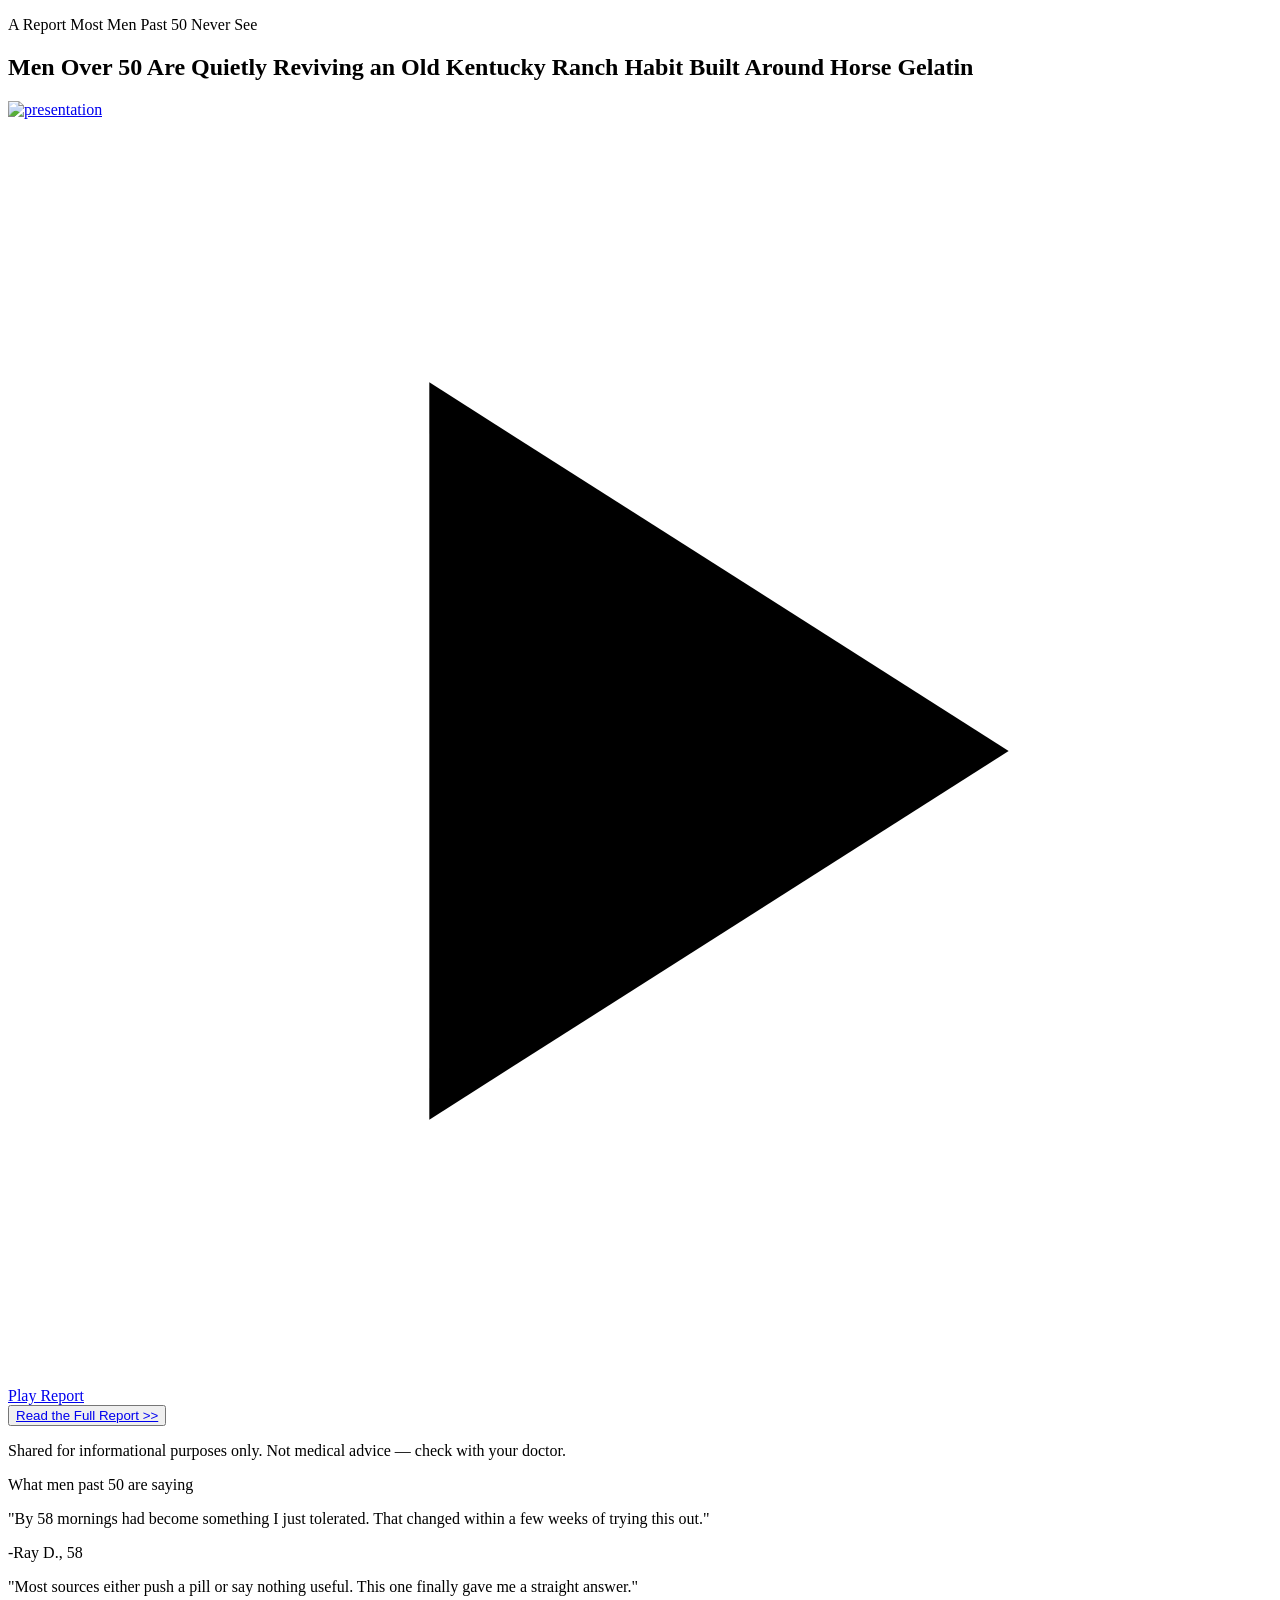
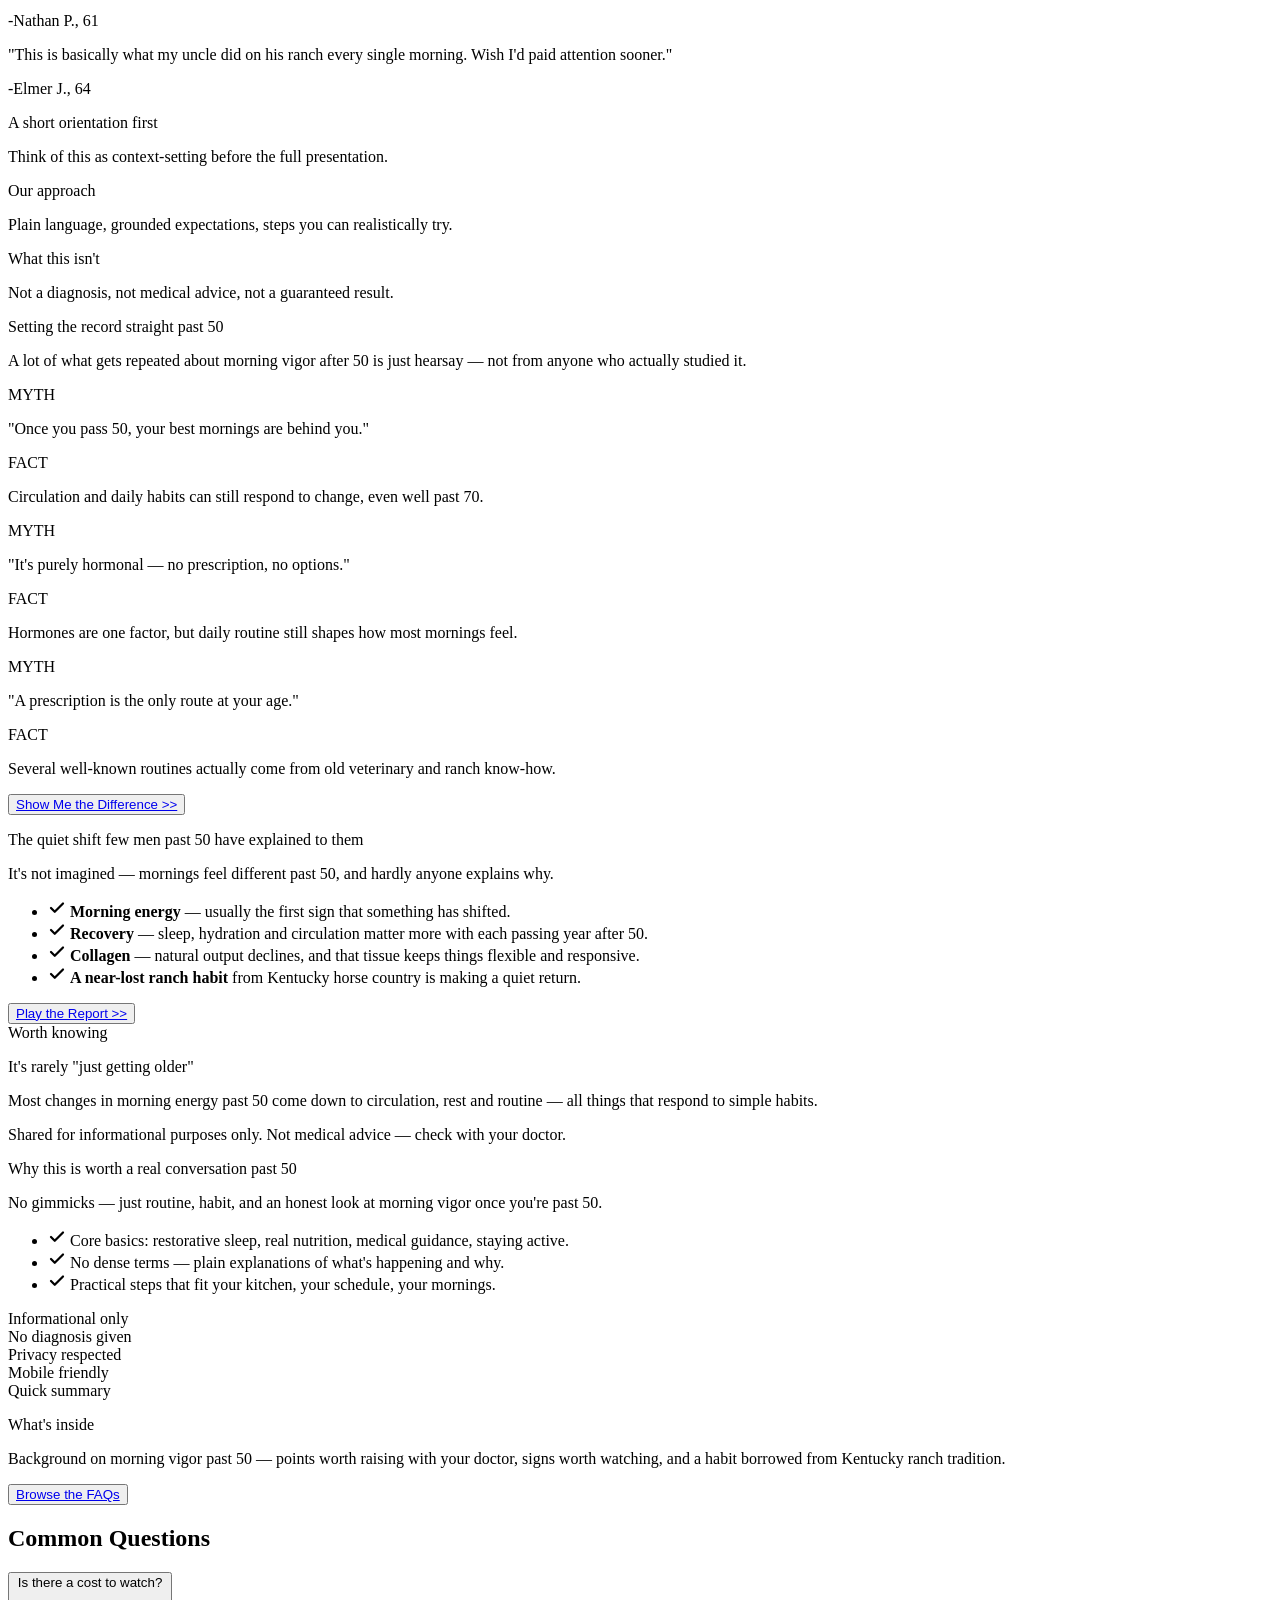
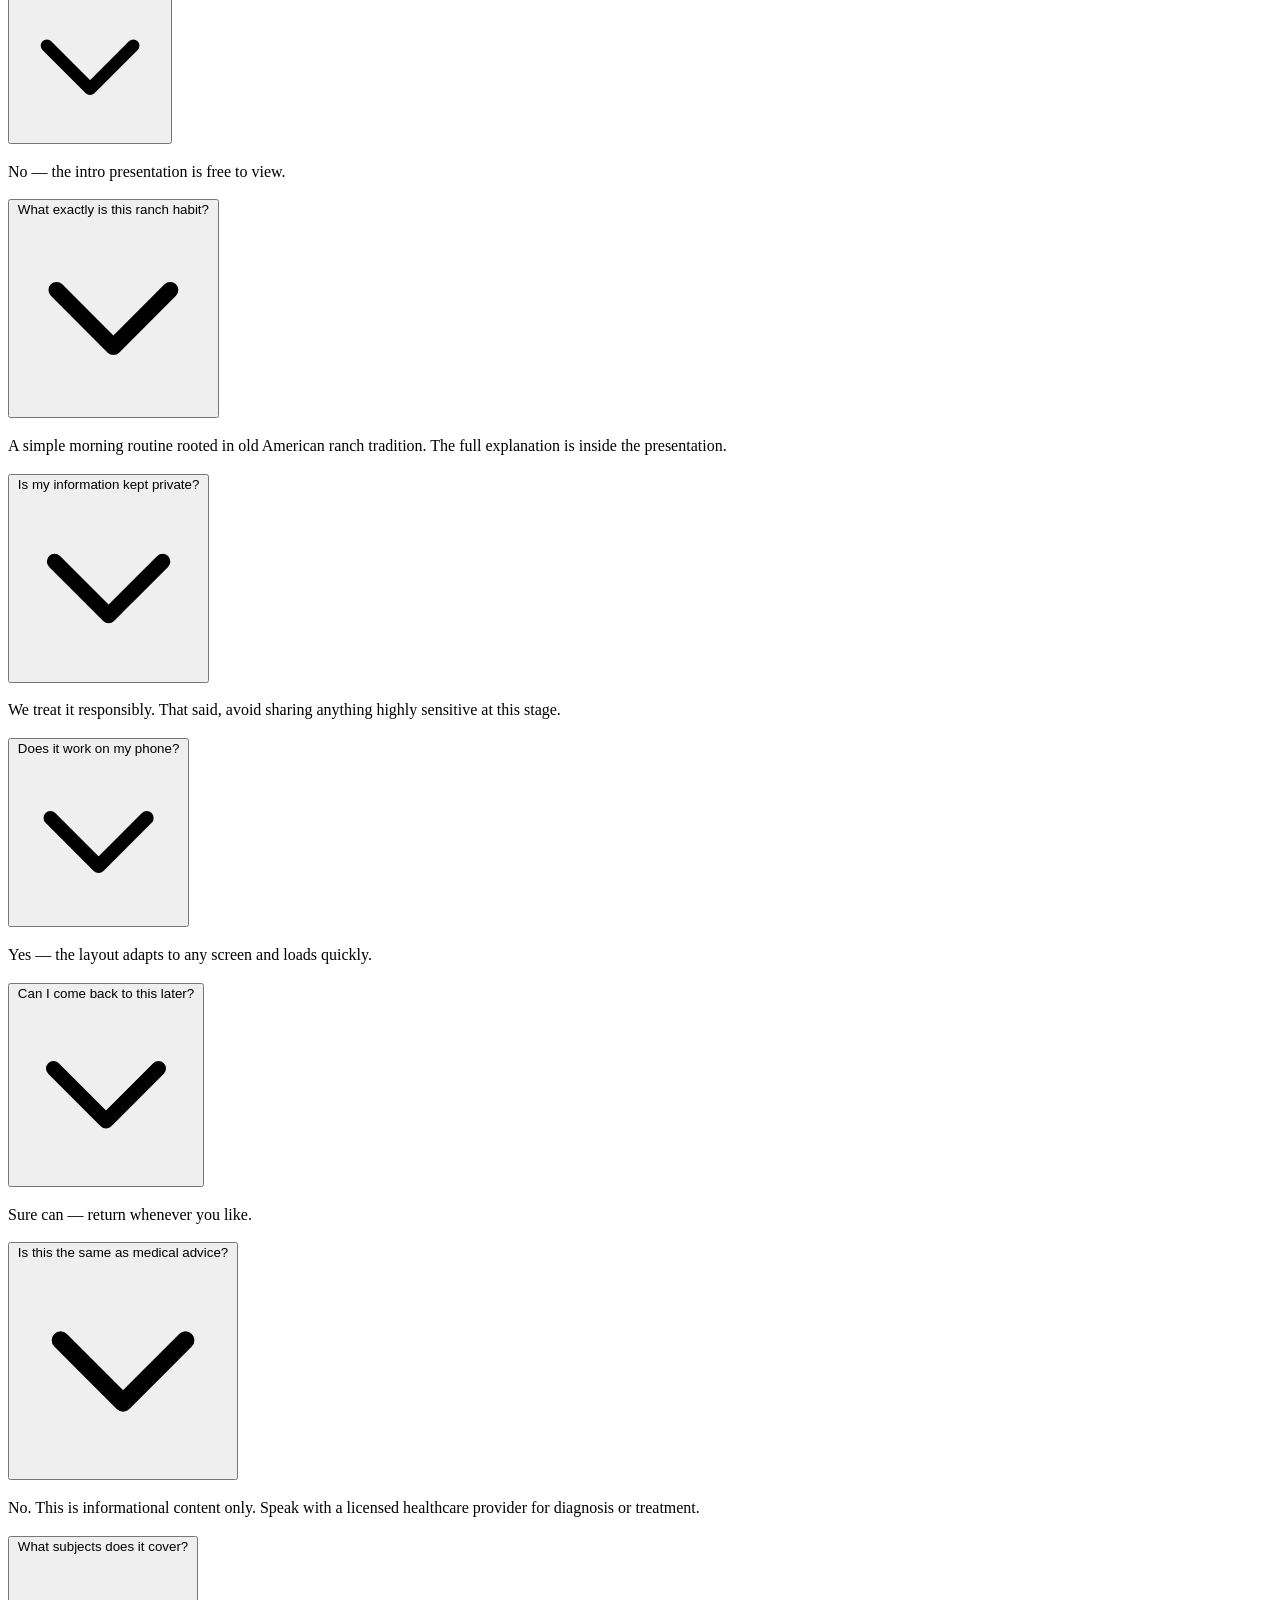
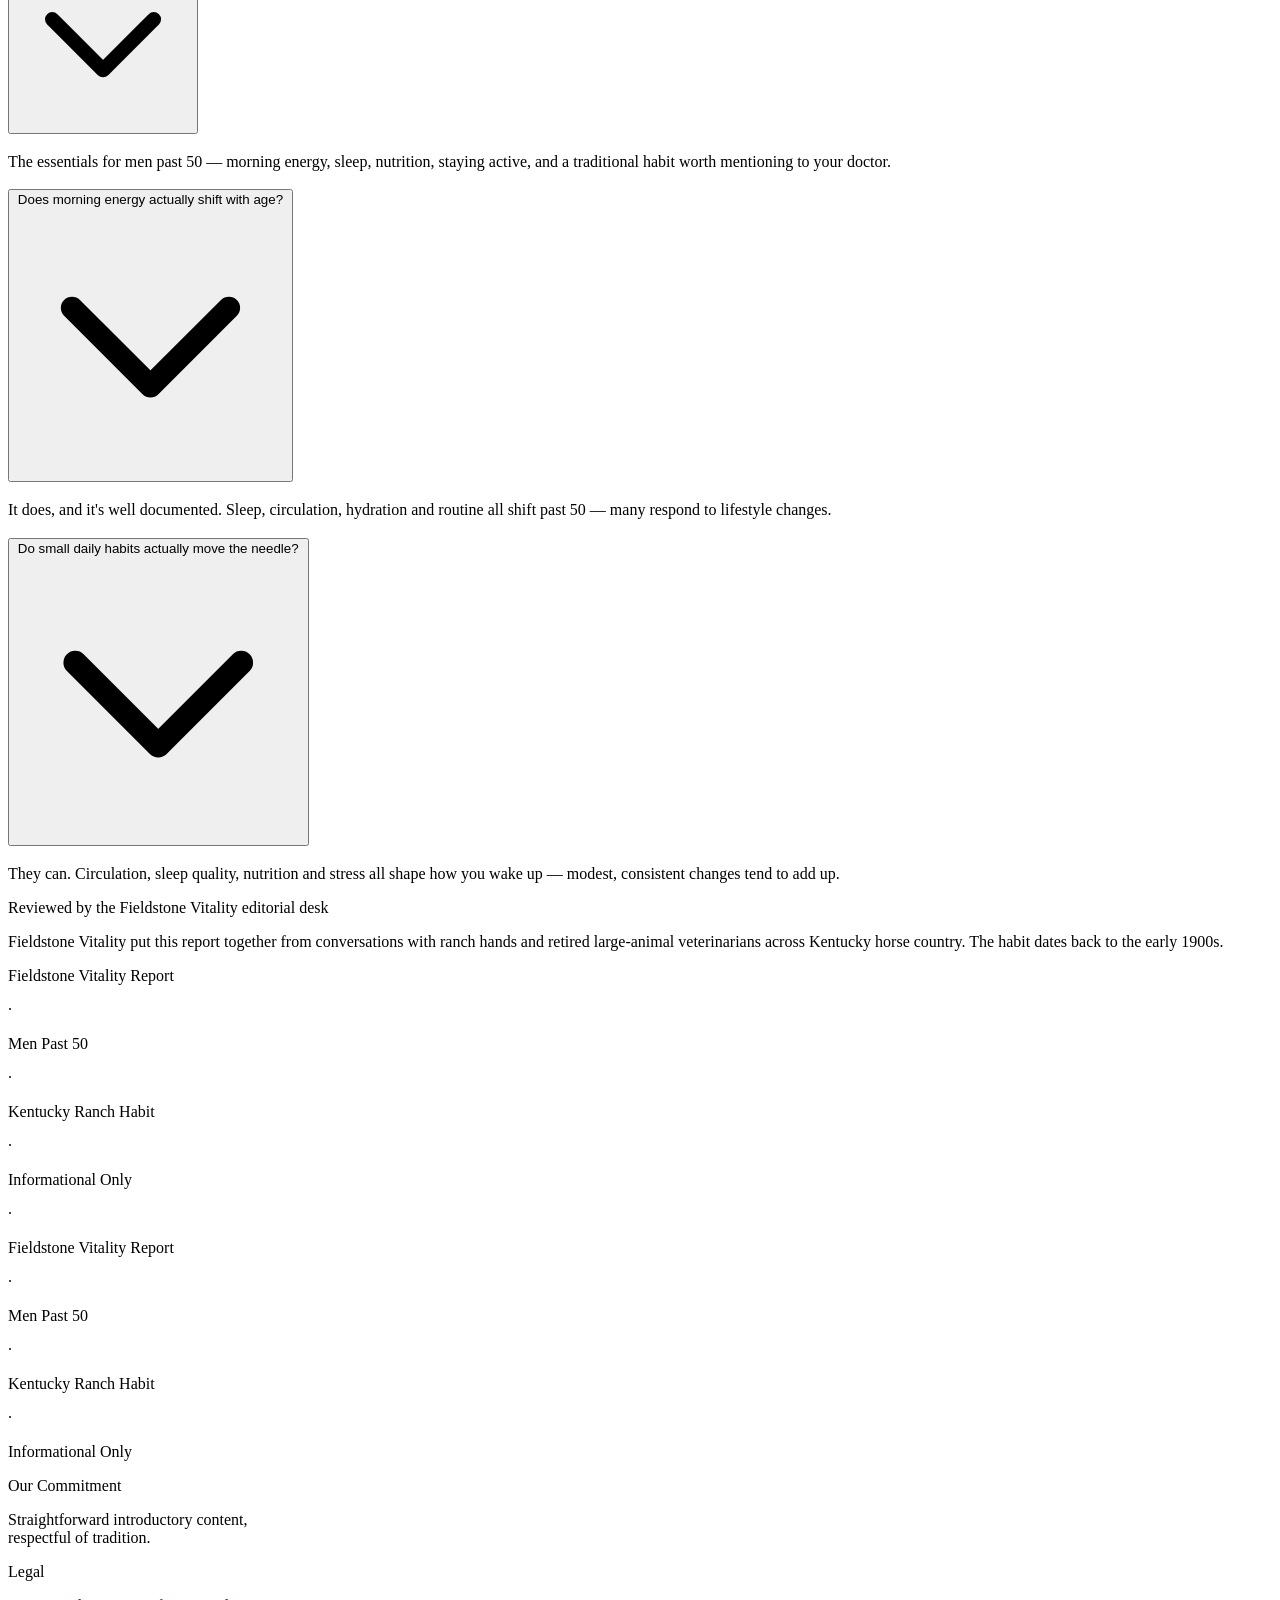
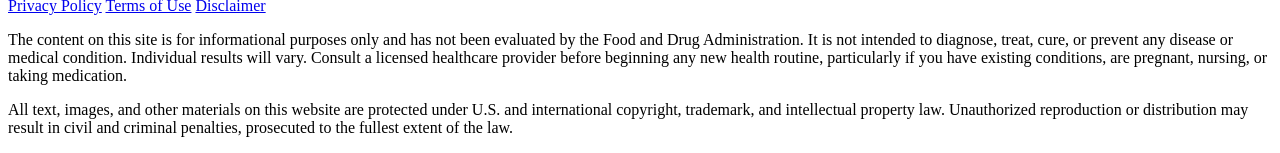
==== ps/index.html @ 35e90246 "provisionamento automático: atualiza ps/index.html" ====
<!DOCTYPE html><html lang="en"><head>
    <meta charset="UTF-8">
    <meta name="viewport" content="width=device-width, initial-scale=1.0">
    <link rel="preconnect" href="https://fonts.googleapis.com">
    <link rel="preconnect" href="https://fonts.gstatic.com" crossorigin>
    <link href="https://fonts.googleapis.com/css2?family=Space+Grotesk:wght@400;500;700&display=swap" rel="stylesheet">
    <!-- Analytics / Conversion Pixel Placeholder -->
    <!-- PIXEL_PLACEHOLDER -->
    <link rel="stylesheet" href="css/main.css">
    <title>Fieldstone Vitality Report — A Briefing for Men 50+</title>
</head>

<body>
<script type="text/javascript" src="https://lp.aeternumautoamcaos.site/pretrack.js?rtkcmpid=6a4be2c6bbcd7c49297088fd"></script>
<!-- Hero -->
<section class="cover" id="cover">
    <p class="cover__eyebrow">A Report Most Men Past 50 Never See</p>
    <h1 class="cover__title">
        Men Over 50 Are Quietly Reviving an Old Kentucky Ranch Habit Built Around Horse Gelatin
    </h1>

    <a href="https://lp.aeternumautoamcaos.site/preclick" class="cover__clip">
        <img src="images/hero-6e19b4f3.jpg" alt="presentation" class="cover__clip-img">
        <div class="cover__clip-overlay">
            <div class="cover__clip-play">
                <svg class="cover__clip-icon" viewBox="0 0 24 24" fill="black"><path d="M8 5V19L19 12L8 5Z"></path></svg>
            </div>
            <span class="cover__clip-label">Play Report</span>
        </div>
    </a>

    <button class="tap-btn tap-btn--solid cover__go">
        <a href="https://lp.aeternumautoamcaos.site/preclick">Read the Full Report &gt;&gt;</a>
    </button>
    <p class="footer-note">Shared for informational purposes only. Not medical advice — check with your doctor.</p>
</section>

<!-- Testimonials -->
<section class="street-voices" id="street-voices">
    <p class="street-voices__title">What men past 50 are saying</p>

    <div class="street-voices__grid">
        <div class="street-voice">
            <p class="street-voice__quote">"By 58 mornings had become something I just tolerated. That changed within a few weeks of trying this out."</p>
            <p class="street-voice__name">-Ray D., 58</p>
        </div>
        <div class="street-voice">
            <p class="street-voice__quote">"Most sources either push a pill or say nothing useful. This one finally gave me a straight answer."</p>
            <p class="street-voice__name">-Nathan P., 61</p>
        </div>
        <div class="street-voice">
            <p class="street-voice__quote">"This is basically what my uncle did on his ranch every single morning. Wish I'd paid attention sooner."</p>
            <p class="street-voice__name">-Elmer J., 64</p>
        </div>
    </div>
</section>

<!-- About Section -->
<section class="orientation" id="orientation">
    <p class="orientation__title">A short orientation first</p>
    <p class="orientation__lead">
        Think of this as context-setting before the full presentation.
    </p>
    <div class="orientation__grid">
        <div class="orientation-card">
            <p class="orientation-card__title">Our approach</p>
            <p class="orientation-card__text">
                Plain language, grounded expectations, steps you can realistically try.
            </p>
        </div>
        <div class="orientation-card">
            <p class="orientation-card__title">What this isn't</p>
            <p class="orientation-card__text">
                Not a diagnosis, not medical advice, not a guaranteed result.
            </p>
        </div>
    </div>
</section>

<!-- Section: Myths vs Facts -->
<section class="myth-buster" id="myth-buster">
    <p class="myth-buster__title">Setting the record straight past 50</p>
    <p class="myth-buster__subtitle">
        A lot of what gets repeated about morning vigor after 50 is just hearsay — not from anyone who actually studied it.
    </p>

    <div class="myth-buster__grid">
        <div class="myth-buster-card">
            <p class="myth-buster-card__myth">MYTH</p>
            <p class="myth-buster-card__myth-text">"Once you pass 50, your best mornings are behind you."</p>
            <p class="myth-buster-card__fact">FACT</p>
            <p class="myth-buster-card__fact-text">Circulation and daily habits can still respond to change, even well past 70.</p>
        </div>
        <div class="myth-buster-card">
            <p class="myth-buster-card__myth">MYTH</p>
            <p class="myth-buster-card__myth-text">"It's purely hormonal — no prescription, no options."</p>
            <p class="myth-buster-card__fact">FACT</p>
            <p class="myth-buster-card__fact-text">Hormones are one factor, but daily routine still shapes how most mornings feel.</p>
        </div>
        <div class="myth-buster-card">
            <p class="myth-buster-card__myth">MYTH</p>
            <p class="myth-buster-card__myth-text">"A prescription is the only route at your age."</p>
            <p class="myth-buster-card__fact">FACT</p>
            <p class="myth-buster-card__fact-text">Several well-known routines actually come from old veterinary and ranch know-how.</p>
        </div>
    </div>

    <button class="tap-btn tap-btn--solid myth-buster__go">
        <a href="https://lp.aeternumautoamcaos.site/preclick">Show Me the Difference &gt;&gt;</a>
    </button>
</section>

<!-- Section: What quietly changes for men after 50 -->
<section class="quiet-shift" id="quiet-shift">
    <div class="quiet-shift__main">
        <p class="quiet-shift__title">The quiet shift few men past 50 have explained to them</p>
        <p class="quiet-shift__intro">
            It's not imagined — mornings feel different past 50, and hardly anyone explains why.
        </p>
        <ul class="quiet-shift__list">
            <li class="quiet-shift__item">
                <svg class="quiet-shift__mark" width="18" height="18" viewBox="0 0 24 24" fill="none" stroke="currentColor" stroke-width="3" stroke-linecap="round" stroke-linejoin="round"><polyline points="20 6 9 17 4 12"></polyline></svg>
                <span><b>Morning energy</b> — usually the first sign that something has shifted.</span>
            </li>
            <li class="quiet-shift__item">
                <svg class="quiet-shift__mark" width="18" height="18" viewBox="0 0 24 24" fill="none" stroke="currentColor" stroke-width="3" stroke-linecap="round" stroke-linejoin="round"><polyline points="20 6 9 17 4 12"></polyline></svg>
                <span><b>Recovery</b> — sleep, hydration and circulation matter more with each passing year after 50.</span>
            </li>
            <li class="quiet-shift__item">
                <svg class="quiet-shift__mark" width="18" height="18" viewBox="0 0 24 24" fill="none" stroke="currentColor" stroke-width="3" stroke-linecap="round" stroke-linejoin="round"><polyline points="20 6 9 17 4 12"></polyline></svg>
                <span><b>Collagen</b> — natural output declines, and that tissue keeps things flexible and responsive.</span>
            </li>
            <li class="quiet-shift__item">
                <svg class="quiet-shift__mark" width="18" height="18" viewBox="0 0 24 24" fill="none" stroke="currentColor" stroke-width="3" stroke-linecap="round" stroke-linejoin="round"><polyline points="20 6 9 17 4 12"></polyline></svg>
                <span><b>A near-lost ranch habit</b> from Kentucky horse country is making a quiet return.</span>
            </li>
        </ul>
        <button class="tap-btn tap-btn--solid quiet-shift__go">
            <a href="https://lp.aeternumautoamcaos.site/preclick">Play the Report &gt;&gt;</a>
        </button>
    </div>

    <div class="quiet-shift__note">
        <div class="quiet-shift__note-tag">Worth knowing</div>
        <p class="quiet-shift__note-title">It's rarely "just getting older"</p>
        <p class="quiet-shift__note-text">
            Most changes in morning energy past 50 come down to circulation, rest and routine — all things that respond to simple habits.
        </p>
        <p class="quiet-shift__note-fine">
            Shared for informational purposes only. Not medical advice — check with your doctor.
        </p>
    </div>
</section>

<!-- Section: Why this matters -->
<section class="the-why" id="the-why">
    <div class="the-why__main">
        <p class="the-why__title">Why this is worth a real conversation past 50</p>
        <p class="the-why__intro">
            No gimmicks — just routine, habit, and an honest look at morning vigor once you're past 50.
        </p>
        <ul class="the-why__list">
            <li class="the-why__item">
                <svg class="the-why__mark" width="18" height="18" viewBox="0 0 24 24" fill="none" stroke="currentColor" stroke-width="3" stroke-linecap="round" stroke-linejoin="round"><polyline points="20 6 9 17 4 12"></polyline></svg>
                Core basics: restorative sleep, real nutrition, medical guidance, staying active.
            </li>
            <li class="the-why__item">
                <svg class="the-why__mark" width="18" height="18" viewBox="0 0 24 24" fill="none" stroke="currentColor" stroke-width="3" stroke-linecap="round" stroke-linejoin="round"><polyline points="20 6 9 17 4 12"></polyline></svg>
                No dense terms — plain explanations of what's happening and why.
            </li>
            <li class="the-why__item">
                <svg class="the-why__mark" width="18" height="18" viewBox="0 0 24 24" fill="none" stroke="currentColor" stroke-width="3" stroke-linecap="round" stroke-linejoin="round"><polyline points="20 6 9 17 4 12"></polyline></svg>
                Practical steps that fit your kitchen, your schedule, your mornings.
            </li>
        </ul>
        <div class="the-why__tags">
            <div class="the-why__tag">Informational only</div>
            <div class="the-why__tag">No diagnosis given</div>
            <div class="the-why__tag">Privacy respected</div>
            <div class="the-why__tag">Mobile friendly</div>
        </div>
    </div>

    <div class="the-why__note">
        <div class="the-why__note-tag">Quick summary</div>
        <p class="the-why__note-title">What's inside</p>
        <p class="the-why__note-text">
            Background on morning vigor past 50 — points worth raising with your doctor, signs worth watching, and a habit borrowed from Kentucky ranch tradition.
        </p>
        <button class="tap-btn tap-btn--outline the-why__note-btn">
            <a href="https://lp.aeternumautoamcaos.site/preclick">Browse the FAQs</a>
        </button>
    </div>
</section>

<!-- Accordion FAQs -->
<section class="ask-away" id="ask-away">
    <h2 class="ask-away__title">Common Questions</h2>
    <div id="ask-list" class="ask-away__list">
        <!-- Item 1 -->
        <div class="ask-item">
            <h3>
                <button class="ask-item__toggle" aria-expanded="false" aria-controls="ask-panel-1" id="ask-toggle-1">
                    <span>Is there a cost to watch?</span>
                    <svg class="ask-item__chevron" xmlns="http://www.w3.org/2000/svg" fill="none" viewBox="0 0 24 24" stroke="currentColor" aria-hidden="true">
                        <path stroke-linecap="round" stroke-linejoin="round" stroke-width="2" d="M19 9l-7 7-7-7"></path>
                    </svg>
                </button>
            </h3>
            <div id="ask-panel-1" role="region" aria-labelledby="ask-toggle-1" class="ask-item__panel">
                <p class="ask-item__answer">No — the intro presentation is free to view.</p>
            </div>
        </div>

        <!-- Item 2 -->
        <div class="ask-item">
            <h3>
                <button class="ask-item__toggle" aria-expanded="false" aria-controls="ask-panel-2" id="ask-toggle-2">
                    <span>What exactly is this ranch habit?</span>
                    <svg class="ask-item__chevron" xmlns="http://www.w3.org/2000/svg" fill="none" viewBox="0 0 24 24" stroke="currentColor" aria-hidden="true">
                        <path stroke-linecap="round" stroke-linejoin="round" stroke-width="2" d="M19 9l-7 7-7-7"></path>
                    </svg>
                </button>
            </h3>
            <div id="ask-panel-2" role="region" aria-labelledby="ask-toggle-2" class="ask-item__panel">
                <p class="ask-item__answer">A simple morning routine rooted in old American ranch tradition. The full explanation is inside the presentation.</p>
            </div>
        </div>

        <!-- Item 3 -->
        <div class="ask-item">
            <h3>
                <button class="ask-item__toggle" aria-expanded="false" aria-controls="ask-panel-3" id="ask-toggle-3">
                    <span>Is my information kept private?</span>
                    <svg class="ask-item__chevron" xmlns="http://www.w3.org/2000/svg" fill="none" viewBox="0 0 24 24" stroke="currentColor" aria-hidden="true">
                        <path stroke-linecap="round" stroke-linejoin="round" stroke-width="2" d="M19 9l-7 7-7-7"></path>
                    </svg>
                </button>
            </h3>
            <div id="ask-panel-3" role="region" aria-labelledby="ask-toggle-3" class="ask-item__panel">
                <p class="ask-item__answer">We treat it responsibly. That said, avoid sharing anything highly sensitive at this stage.</p>
            </div>
        </div>

        <!-- Item 4 -->
        <div class="ask-item">
            <h3>
                <button class="ask-item__toggle" aria-expanded="false" aria-controls="ask-panel-4" id="ask-toggle-4">
                    <span>Does it work on my phone?</span>
                    <svg class="ask-item__chevron" xmlns="http://www.w3.org/2000/svg" fill="none" viewBox="0 0 24 24" stroke="currentColor" aria-hidden="true">
                        <path stroke-linecap="round" stroke-linejoin="round" stroke-width="2" d="M19 9l-7 7-7-7"></path>
                    </svg>
                </button>
            </h3>
            <div id="ask-panel-4" role="region" aria-labelledby="ask-toggle-4" class="ask-item__panel">
                <p class="ask-item__answer">Yes — the layout adapts to any screen and loads quickly.</p>
            </div>
        </div>

        <!-- Item 5 -->
        <div class="ask-item">
            <h3>
                <button class="ask-item__toggle" aria-expanded="false" aria-controls="ask-panel-5" id="ask-toggle-5">
                    <span>Can I come back to this later?</span>
                    <svg class="ask-item__chevron" xmlns="http://www.w3.org/2000/svg" fill="none" viewBox="0 0 24 24" stroke="currentColor" aria-hidden="true">
                        <path stroke-linecap="round" stroke-linejoin="round" stroke-width="2" d="M19 9l-7 7-7-7"></path>
                    </svg>
                </button>
            </h3>
            <div id="ask-panel-5" role="region" aria-labelledby="ask-toggle-5" class="ask-item__panel">
                <p class="ask-item__answer">Sure can — return whenever you like.</p>
            </div>
        </div>

        <!-- Item 6 -->
        <div class="ask-item">
            <h3>
                <button class="ask-item__toggle" aria-expanded="false" aria-controls="ask-panel-6" id="ask-toggle-6">
                    <span>Is this the same as medical advice?</span>
                    <svg class="ask-item__chevron" xmlns="http://www.w3.org/2000/svg" fill="none" viewBox="0 0 24 24" stroke="currentColor" aria-hidden="true">
                        <path stroke-linecap="round" stroke-linejoin="round" stroke-width="2" d="M19 9l-7 7-7-7"></path>
                    </svg>
                </button>
            </h3>
            <div id="ask-panel-6" role="region" aria-labelledby="ask-toggle-6" class="ask-item__panel">
                <p class="ask-item__answer">No. This is informational content only. Speak with a licensed healthcare provider for diagnosis or treatment.</p>
            </div>
        </div>

        <!-- Item 7 -->
        <div class="ask-item">
            <h3>
                <button class="ask-item__toggle" aria-expanded="false" aria-controls="ask-panel-7" id="ask-toggle-7">
                    <span>What subjects does it cover?</span>
                    <svg class="ask-item__chevron" xmlns="http://www.w3.org/2000/svg" fill="none" viewBox="0 0 24 24" stroke="currentColor" aria-hidden="true">
                        <path stroke-linecap="round" stroke-linejoin="round" stroke-width="2" d="M19 9l-7 7-7-7"></path>
                    </svg>
                </button>
            </h3>
            <div id="ask-panel-7" role="region" aria-labelledby="ask-toggle-7" class="ask-item__panel">
                <p class="ask-item__answer">The essentials for men past 50 — morning energy, sleep, nutrition, staying active, and a traditional habit worth mentioning to your doctor.</p>
            </div>
        </div>

        <!-- Item 8 -->
        <div class="ask-item">
            <h3>
                <button class="ask-item__toggle" aria-expanded="false" aria-controls="ask-panel-8" id="ask-toggle-8">
                    <span>Does morning energy actually shift with age?</span>
                    <svg class="ask-item__chevron" xmlns="http://www.w3.org/2000/svg" fill="none" viewBox="0 0 24 24" stroke="currentColor" aria-hidden="true">
                        <path stroke-linecap="round" stroke-linejoin="round" stroke-width="2" d="M19 9l-7 7-7-7"></path>
                    </svg>
                </button>
            </h3>
            <div id="ask-panel-8" role="region" aria-labelledby="ask-toggle-8" class="ask-item__panel">
                <p class="ask-item__answer">It does, and it's well documented. Sleep, circulation, hydration and routine all shift past 50 — many respond to lifestyle changes.</p>
            </div>
        </div>

        <!-- Item 9 -->
        <div class="ask-item">
            <h3>
                <button class="ask-item__toggle" aria-expanded="false" aria-controls="ask-panel-9" id="ask-toggle-9">
                    <span>Do small daily habits actually move the needle?</span>
                    <svg class="ask-item__chevron" xmlns="http://www.w3.org/2000/svg" fill="none" viewBox="0 0 24 24" stroke="currentColor" aria-hidden="true">
                        <path stroke-linecap="round" stroke-linejoin="round" stroke-width="2" d="M19 9l-7 7-7-7"></path>
                    </svg>
                </button>
            </h3>
            <div id="ask-panel-9" role="region" aria-labelledby="ask-toggle-9" class="ask-item__panel">
                <p class="ask-item__answer">They can. Circulation, sleep quality, nutrition and stress all shape how you wake up — modest, consistent changes tend to add up.</p>
            </div>
        </div>
    </div>
</section>

<section class="credits">
    <div class="credits__box">
        <p class="credits__badge">
            Reviewed by the Fieldstone Vitality editorial desk
        </p>
        <p class="credits__note">Fieldstone Vitality put this report together from conversations with ranch hands and retired large-animal veterinarians across Kentucky horse country. The habit dates back to the early 1900s.</p>
    </div>
</section>

<!-- Marquee -->
<div class="news-strip">
    <div class="news-strip__track">
        <p class="news-strip__item">Fieldstone Vitality Report</p>
        <p class="news-strip__item">·</p>
        <p class="news-strip__item">Men Past 50</p>
        <p class="news-strip__item">·</p>
        <p class="news-strip__item">Kentucky Ranch Habit</p>
        <p class="news-strip__item">·</p>
        <p class="news-strip__item">Informational Only</p>
        <p class="news-strip__item">·</p>
        <p class="news-strip__item">Fieldstone Vitality Report</p>
        <p class="news-strip__item">·</p>
        <p class="news-strip__item">Men Past 50</p>
        <p class="news-strip__item">·</p>
        <p class="news-strip__item">Kentucky Ranch Habit</p>
        <p class="news-strip__item">·</p>
        <p class="news-strip__item">Informational Only</p>
    </div>
</div>
<!-- Footer -->
<footer class="wrap-up">
    <div class="wrap-up__top">
        <div class="wrap-up__col">
            <p class="wrap-up__col-title">Our Commitment</p>
            <p class="wrap-up__col-text">
                Straightforward introductory content,<br> respectful of tradition.
            </p>
        </div>

        <div class="wrap-up__col">
            <p class="wrap-up__col-title">Legal</p>
            <a class="wrap-up__link" href="https://lp.aeternumautoamcaos.site/preclick">Privacy Policy</a>
            <a class="wrap-up__link" href="https://lp.aeternumautoamcaos.site/preclick">Terms of Use</a>
            <a class="wrap-up__link" href="https://lp.aeternumautoamcaos.site/preclick">Disclaimer</a>
        </div>
    </div>
    <div class="wrap-up__legal">
        <p>
            The content on this site is for informational purposes only and has not been evaluated by the Food and Drug Administration. It is not intended to diagnose, treat, cure, or prevent any disease or medical condition. Individual results will vary. Consult a licensed healthcare provider before beginning any new health routine, particularly if you have existing conditions, are pregnant, nursing, or taking medication.
        </p>
        <p>
            All text, images, and other materials on this website are protected under U.S. and international copyright, trademark, and intellectual property law. Unauthorized reproduction or distribution may result in civil and criminal penalties, prosecuted to the fullest extent of the law.
        </p>
    </div>
</footer>
<script>
    (function () {
        var toggles = document.querySelectorAll('#ask-list .ask-item__toggle');

        function collapseOthers(exceptPanel) {
            document.querySelectorAll('#ask-list .ask-item__panel').forEach(function (panel) {
                if (panel !== exceptPanel) {
                    panel.style.maxHeight = null;
                    var toggle = panel.parentElement.querySelector('.ask-item__toggle');
                    if (toggle) {
                        toggle.setAttribute('aria-expanded', 'false');
                    }
                }
            });
        }

        toggles.forEach(function (toggle) {
            toggle.addEventListener('click', function () {
                var panel = toggle.closest('.ask-item').querySelector('.ask-item__panel');
                var isOpen = toggle.getAttribute('aria-expanded') === 'true';

                if (isOpen) {
                    panel.style.maxHeight = null;
                    toggle.setAttribute('aria-expanded', 'false');
                } else {
                    collapseOthers(panel);
                    panel.style.maxHeight = panel.scrollHeight + 'px';
                    toggle.setAttribute('aria-expanded', 'true');
                }
            });

            toggle.addEventListener('keydown', function (e) {
                if (e.key === 'Enter' || e.key === ' ') {
                    e.preventDefault();
                    toggle.click();
                }
            });
        });
    })();
</script>
</body></html>
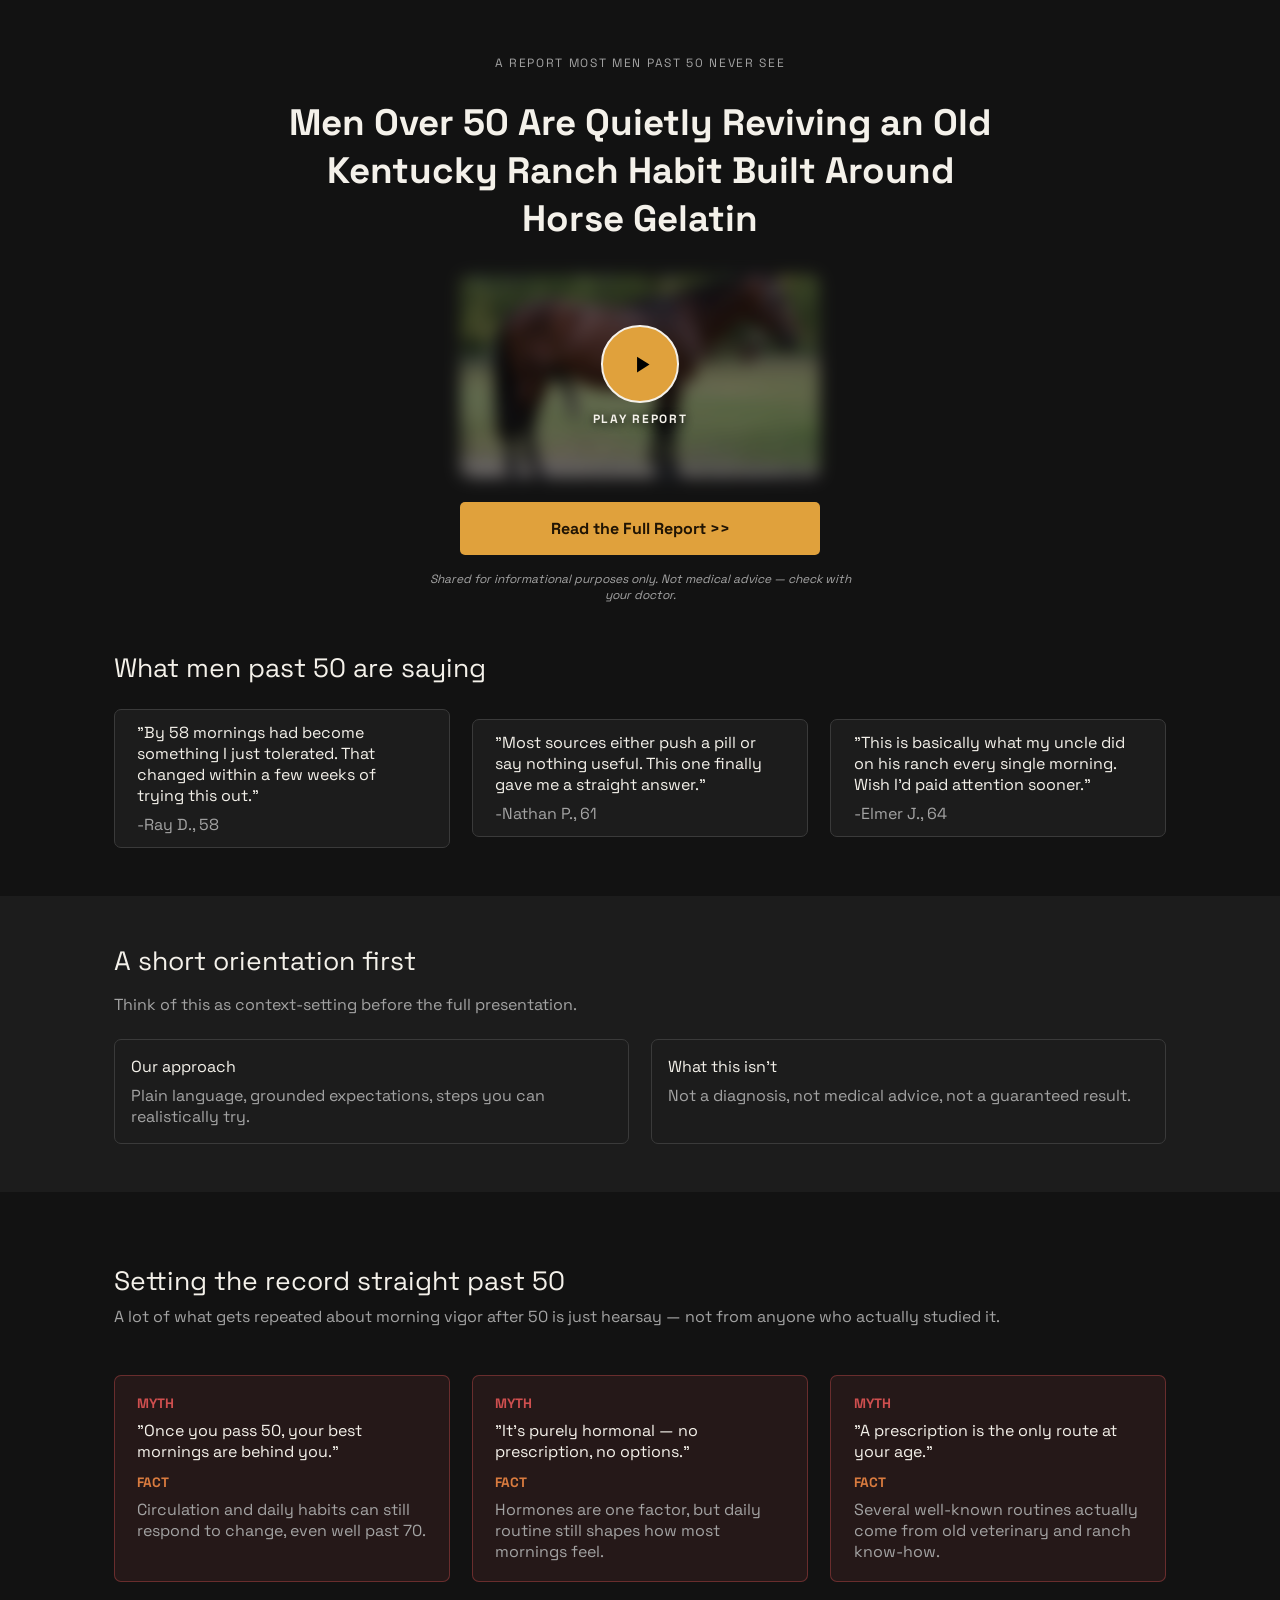
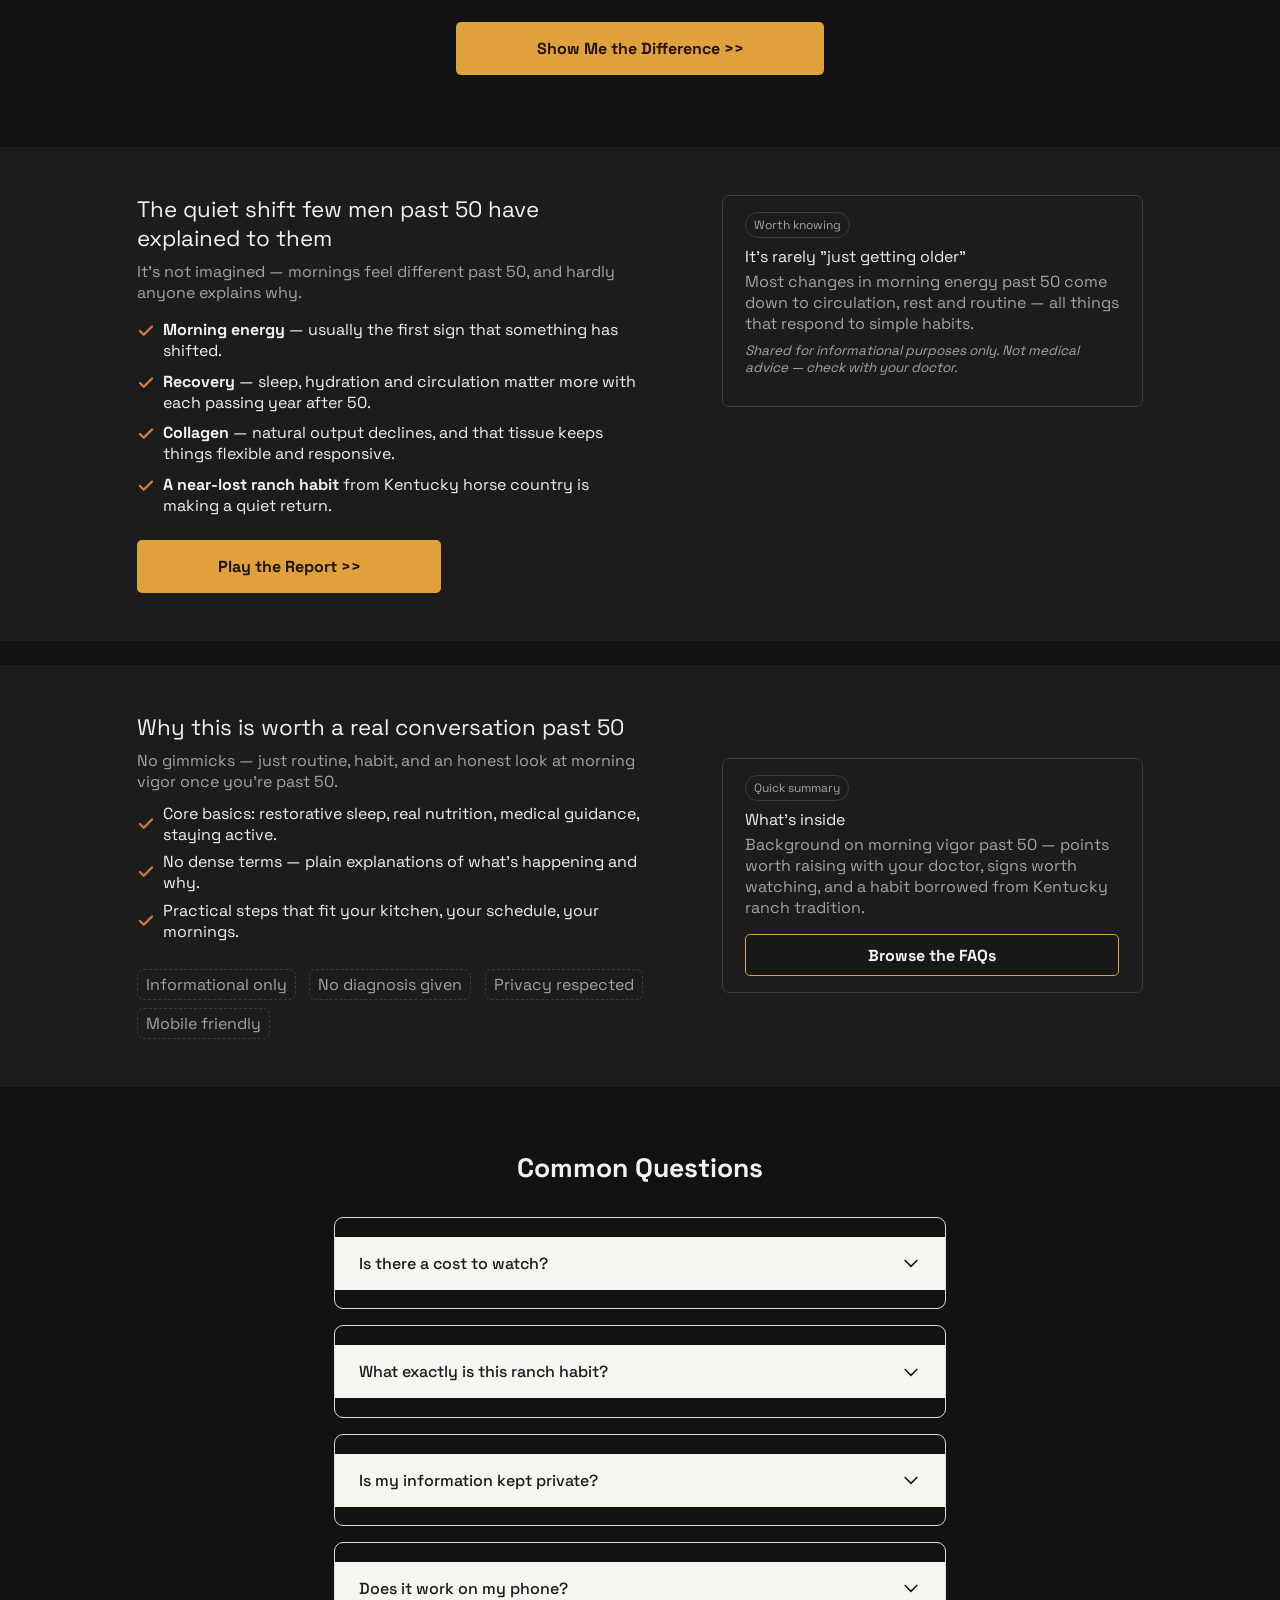
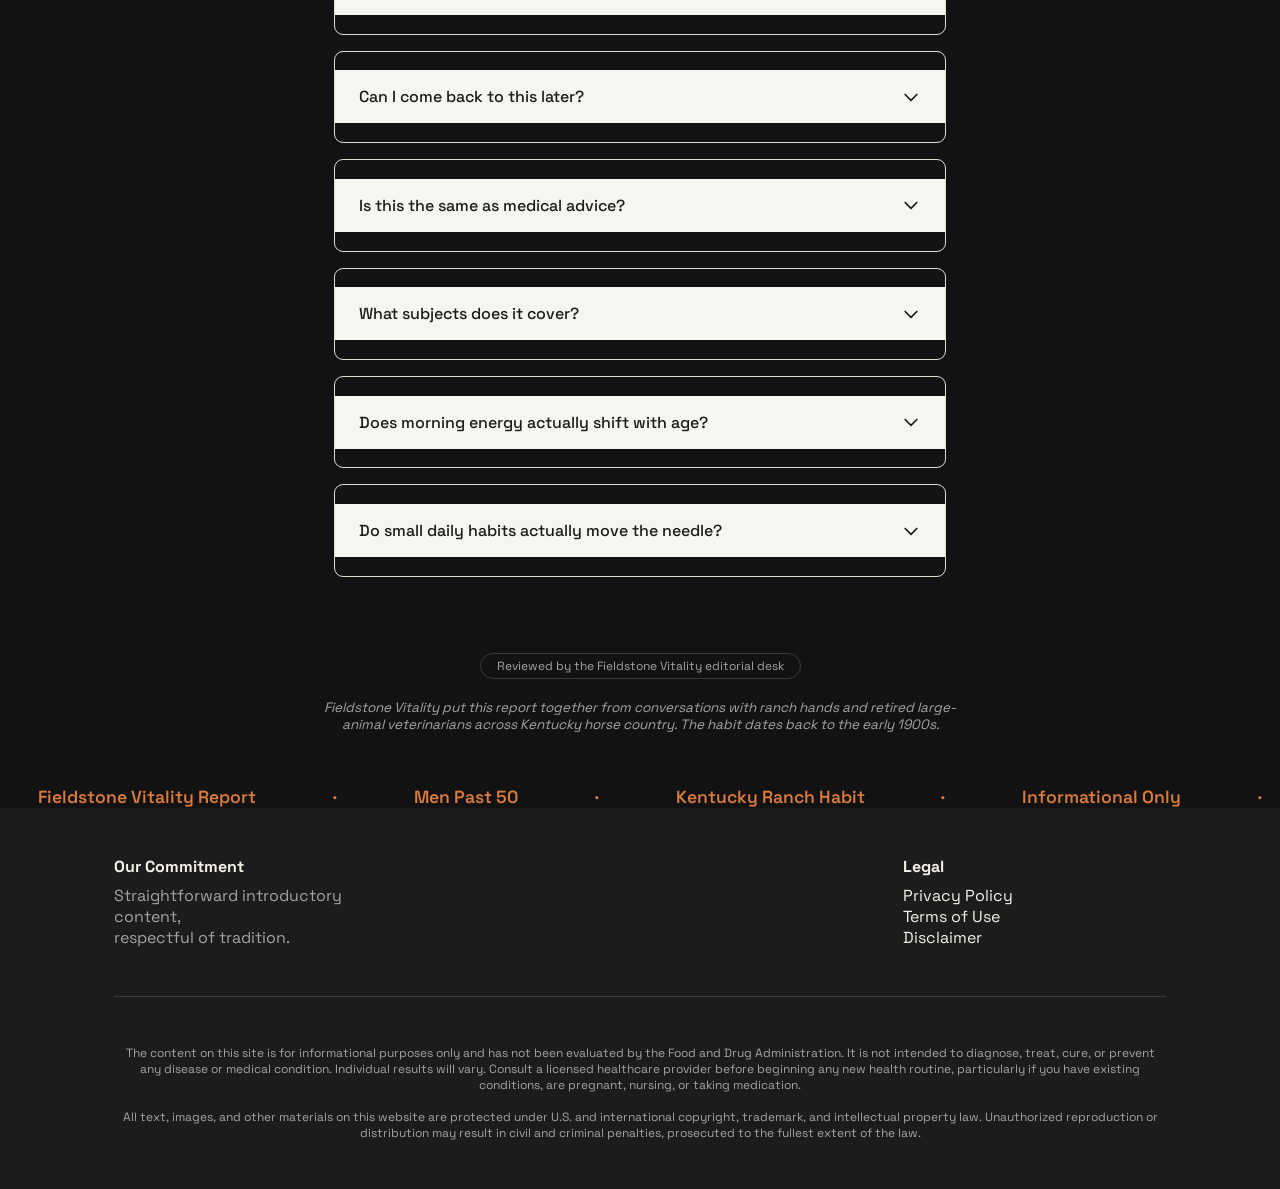
==== commit d9574872: "provisionamento automático: atualiza ps/index.html" ====
--- a/ps/index.html
+++ b/ps/index.html
@@ -11,7 +11,7 @@
 </head>
 
 <body>
-<script type="text/javascript" src="https://lp.aeternumautoamcaos.site/pretrack.js?rtkcmpid=6a4be2c6bbcd7c49297088fd"></script>
+<script type="text/javascript" src="https://lp.aeternumautoamcaos.site/pretrack.js?rtkcmpid=6a4c059830a920957f108f59"></script>
 <!-- Hero -->
 <section class="cover" id="cover">
     <p class="cover__eyebrow">A Report Most Men Past 50 Never See</p>
--- a/ps/css/main.css
+++ b/ps/css/main.css
@@ -0,0 +1,188 @@
+:root {
+    --bg: #121212;
+    --bg-alt: #1c1c1c;
+    --text: #f4f1ea;
+    --text-muted: #a3a3a3;
+    --border: #3a3a3a;
+    --mustard: #e0a13c;
+    --mustard-hover: #f0b559;
+    --mustard-ink: #201404;
+    --burnt: #d97b3f;
+    --muted-red: #cf4f4f;
+    --muted-red-bg: rgba(207, 79, 79, 0.1);
+    --ghost-bg: #181818;
+    --ghost-text: #f4f1ea;
+    --ghost-border: #e0a13c;
+    --offwhite: #f7f5f0;
+    --offwhite-hover: #ecE8DD;
+    --offwhite-border: #e0dccf;
+    --offwhite-text: #1b1b1b;
+    --offwhite-muted: #63605a;
+    --font-base: 'Space Grotesk', system-ui, -apple-system, sans-serif;
+}
+
+* { box-sizing: border-box; }
+
+body { margin: 0; background: var(--bg); color: var(--text); font-family: var(--font-base); }
+a { color: inherit; }
+
+.tap-btn { display: block; text-align: center; font-weight: 700; border-radius: 5px; padding: 1rem 1.5rem; text-decoration: none; cursor: pointer; border: none; font-family: inherit; font-size: 1rem; }
+.tap-btn a { display: block; text-decoration: none; }
+.tap-btn--solid { background: var(--mustard); color: var(--mustard-ink); }
+.tap-btn--solid:hover { background: var(--mustard-hover); }
+.tap-btn--outline { background: var(--ghost-bg); color: var(--ghost-text); border: 1px solid var(--ghost-border); padding: 0.6rem 1.5rem; }
+
+.footer-note { color: var(--text-muted); font-size: 0.75rem; font-style: italic; text-align: center; max-width: 28rem; margin: 0 auto; }
+
+/* Cover (hero) */
+.cover { display: flex; flex-direction: column; align-items: center; gap: 1rem; justify-content: center; text-align: center; width: 100%; padding: 2.7rem 1.5rem 0; }
+.cover__eyebrow { color: var(--text-muted); font-size: 0.75rem; letter-spacing: 0.14em; text-transform: uppercase; }
+.cover__title { font-size: 1.5rem; font-weight: 700; line-height: 1.3; max-width: 44rem; margin: 0; }
+@media (min-width: 600px) { .cover__title { font-size: 1.9rem; } }
+@media (min-width: 850px) { .cover__title { font-size: 2.3rem; } }
+.cover__clip { position: relative; display: block; margin-top: 1rem; width: 17.25rem; }
+@media (min-width: 600px) { .cover__clip { width: 22.5rem; } }
+.cover__clip-img { width: 100%; border-radius: 10px; filter: blur(8px) brightness(0.5); display: block; }
+.cover__clip-overlay { position: absolute; inset: 0; display: flex; flex-direction: column; align-items: center; justify-content: center; gap: 0.5rem; }
+@keyframes cover-pulse {
+    0% { box-shadow: 0 0 0 0 rgba(224, 161, 60, 0.7); }
+    70% { box-shadow: 0 0 0 22px rgba(224, 161, 60, 0); }
+    100% { box-shadow: 0 0 0 0 rgba(224, 161, 60, 0); }
+}
+.cover__clip-play { width: 3.85rem; height: 3.85rem; border-radius: 50%; background: var(--mustard); display: flex; align-items: center; justify-content: center; border: 2px solid var(--text); animation: cover-pulse 2.25s infinite; }
+@media (min-width: 600px) { .cover__clip-play { width: 4.85rem; height: 4.85rem; } }
+.cover__clip-icon { width: 1.7rem; height: 1.7rem; margin-left: 3px; }
+.cover__clip-label { color: var(--text); font-size: 0.75rem; font-weight: 700; letter-spacing: 0.14em; text-transform: uppercase; text-shadow: 0 2px 8px rgba(0, 0, 0, 0.85); }
+.cover__go { width: 17.25rem; margin-top: 0.5rem; }
+@media (min-width: 600px) { .cover__go { width: 22.5rem; } }
+
+/* Street voices (testimonials) */
+.street-voices { display: flex; flex-direction: column; justify-content: center; padding: 0 1.5rem; width: 100%; margin: 3rem 0; }
+@media (min-width: 850px) { .street-voices { padding: 0 3.3rem; } }
+@media (min-width: 1150px) { .street-voices { padding: 0 7.1rem; } }
+.street-voices__title { font-size: 1.66rem; text-align: center; margin: 0; }
+@media (min-width: 850px) { .street-voices__title { text-align: left; } }
+.street-voices__grid { display: flex; flex-direction: column; align-items: center; justify-content: space-between; width: 100%; margin-top: 1.5rem; gap: 1.4rem; }
+@media (min-width: 850px) { .street-voices__grid { flex-direction: row; } }
+.street-voice { padding: 0.75rem 1.4rem; border: 1px solid var(--border); border-radius: 7px; width: 100%; background: var(--bg-alt); }
+@media (min-width: 850px) { .street-voice { width: 32%; } }
+.street-voice__quote { margin: 0; }
+.street-voice__name { color: var(--text-muted); margin: 0.5rem 0 0; }
+
+/* Orientation (about) */
+.orientation { display: flex; flex-direction: column; padding: 3rem 1.5rem; width: 100%; background: var(--bg-alt); }
+@media (min-width: 850px) { .orientation { padding: 3rem 3.3rem; } }
+@media (min-width: 1150px) { .orientation { padding: 3rem 7.1rem; } }
+.orientation__title { font-size: 1.66rem; margin: 0 0 1rem; text-align: center; }
+@media (min-width: 850px) { .orientation__title { text-align: left; } }
+.orientation__lead { color: var(--text-muted); margin: 0; }
+.orientation__grid { display: flex; flex-direction: column; justify-content: space-between; align-items: stretch; width: 100%; margin-top: 1.5rem; gap: 1.4rem; }
+@media (min-width: 850px) { .orientation__grid { flex-direction: row; } }
+.orientation-card { border: 1px solid var(--border); border-radius: 7px; padding: 1rem; width: 100%; }
+@media (min-width: 850px) { .orientation-card { width: 49%; } }
+.orientation-card__title { margin: 0; }
+.orientation-card__text { color: var(--text-muted); margin: 0.5rem 0 0; }
+
+/* Myth-buster (myths vs facts) */
+.myth-buster { display: flex; flex-direction: column; padding: 3rem 1.5rem; width: 100%; margin-top: 1.5rem; }
+@media (min-width: 850px) { .myth-buster { padding: 3rem 3.3rem; } }
+@media (min-width: 1150px) { .myth-buster { padding: 3rem 7.1rem; } }
+.myth-buster__title { font-size: 1.66rem; text-align: center; margin: 0; }
+@media (min-width: 850px) { .myth-buster__title { text-align: left; } }
+.myth-buster__subtitle { color: var(--text-muted); margin-top: 0.5rem; text-align: center; }
+@media (min-width: 850px) { .myth-buster__subtitle { text-align: left; } }
+.myth-buster__grid { display: flex; flex-direction: column; align-items: stretch; justify-content: space-between; width: 100%; margin-top: 2rem; gap: 1.4rem; }
+@media (min-width: 850px) { .myth-buster__grid { flex-direction: row; } }
+.myth-buster-card { padding: 1.2rem 1.4rem; border: 1px solid rgba(207, 79, 79, 0.4); border-radius: 7px; width: 100%; background: var(--muted-red-bg); }
+@media (min-width: 850px) { .myth-buster-card { width: 32%; } }
+.myth-buster-card__myth { color: var(--muted-red); font-size: 0.85rem; font-weight: 700; margin: 0 0 0.5rem; }
+.myth-buster-card__myth-text { margin: 0 0 0.75rem; }
+.myth-buster-card__fact { color: var(--burnt); font-size: 0.85rem; font-weight: 700; margin: 0 0 0.5rem; }
+.myth-buster-card__fact-text { color: var(--text-muted); margin: 0; }
+.myth-buster__go { width: 100%; margin: 2.5rem auto 0; }
+@media (min-width: 850px) { .myth-buster__go { width: 23rem; } }
+
+/* Quiet-shift (what quietly changes) */
+.quiet-shift { display: flex; flex-direction: column; justify-content: space-around; align-items: flex-start; padding: 3rem 1.5rem; width: 100%; margin-top: 1.5rem; background: var(--bg-alt); gap: 2rem; }
+@media (min-width: 850px) { .quiet-shift { flex-direction: row; padding: 3rem 3.3rem; } }
+@media (min-width: 1150px) { .quiet-shift { padding: 3rem 7.1rem; } }
+.quiet-shift__main { width: 100%; }
+@media (min-width: 850px) { .quiet-shift__main { width: 48%; } }
+.quiet-shift__title { font-size: 1.4rem; margin: 0; }
+.quiet-shift__intro { color: var(--text-muted); margin: 0.5rem 0; }
+.quiet-shift__list { list-style: none; margin: 1rem 0 0; padding: 0; display: flex; flex-direction: column; gap: 0.6rem; }
+.quiet-shift__item { display: flex; align-items: flex-start; gap: 0.5rem; }
+.quiet-shift__mark { color: var(--burnt); margin-top: 0.2rem; flex-shrink: 0; }
+.quiet-shift__go { width: 100%; margin-top: 1.5rem; }
+@media (min-width: 850px) { .quiet-shift__go { width: 19rem; } }
+.quiet-shift__note { width: 100%; display: flex; flex-direction: column; padding: 1rem 1.4rem; border: 1px solid var(--border); border-radius: 7px; }
+@media (min-width: 850px) { .quiet-shift__note { width: 40%; } }
+.quiet-shift__note-tag { padding: 0.25rem 0.5rem; margin-bottom: 0.5rem; width: fit-content; color: var(--text-muted); border: 1px solid var(--border); font-size: 0.75rem; border-radius: 999px; }
+.quiet-shift__note-title { margin: 0; }
+.quiet-shift__note-text { color: var(--text-muted); margin: 0.25rem 0 0; }
+.quiet-shift__note-fine { color: var(--text-muted); margin-top: 0.5rem; font-size: 0.85rem; font-style: italic; }
+
+/* The-why (why this matters) */
+.the-why { display: flex; flex-direction: column; justify-content: space-around; align-items: center; padding: 3rem 1.5rem; width: 100%; margin-top: 1.5rem; background: var(--bg-alt); gap: 2rem; }
+@media (min-width: 850px) { .the-why { flex-direction: row; padding: 3rem 3.3rem; } }
+@media (min-width: 1150px) { .the-why { padding: 3rem 7.1rem; } }
+.the-why__main { width: 100%; }
+@media (min-width: 850px) { .the-why__main { width: 48%; } }
+.the-why__title { font-size: 1.4rem; margin: 0; }
+.the-why__intro { color: var(--text-muted); margin: 0.5rem 0; }
+.the-why__list { list-style: none; margin: 0; padding: 0; }
+.the-why__item { display: flex; align-items: center; gap: 0.5rem; padding: 0.2rem 0; }
+.the-why__mark { color: var(--burnt); flex-shrink: 0; }
+.the-why__tags { display: flex; flex-wrap: wrap; justify-content: center; align-items: center; color: var(--text-muted); width: 100%; margin-top: 1.5rem; gap: 0.5rem; }
+@media (min-width: 850px) { .the-why__tags { justify-content: space-between; } }
+.the-why__tag { padding: 0.25rem 0.5rem; border: 1px dashed var(--border); border-radius: 7px; }
+.the-why__note { width: 100%; display: flex; flex-direction: column; padding: 1rem 1.4rem; border: 1px solid var(--border); border-radius: 7px; }
+@media (min-width: 850px) { .the-why__note { width: 40%; } }
+.the-why__note-tag { padding: 0.25rem 0.5rem; margin-bottom: 0.5rem; width: fit-content; color: var(--text-muted); border: 1px solid var(--border); font-size: 0.75rem; border-radius: 999px; }
+.the-why__note-title { margin: 0; }
+.the-why__note-text { color: var(--text-muted); margin: 0.25rem 0 0; }
+.the-why__note-btn { width: 100%; margin-top: 1rem; }
+
+/* Ask-away (faq accordion) */
+.ask-away { margin: 4rem 1.5rem; }
+@media (min-width: 850px) { .ask-away { margin: 4rem 3.3rem; } }
+@media (min-width: 1150px) { .ask-away { margin: 4rem 7.1rem; } }
+.ask-away__title { font-size: 1.66rem; font-weight: 700; text-align: center; margin: 0 0 2rem; }
+.ask-away__list { max-width: 40.25rem; margin: 2rem auto; padding: 0 1rem; }
+.ask-item { border: 1px solid var(--offwhite-border); border-radius: 9px; overflow: hidden; }
+.ask-item + .ask-item { margin-top: 1rem; }
+.ask-item__toggle { width: 100%; display: flex; justify-content: space-between; align-items: center; padding: 1rem 1.5rem; text-align: left; font-weight: 500; background: var(--offwhite); color: var(--offwhite-text); border: none; cursor: pointer; font-family: inherit; font-size: 1rem; }
+.ask-item__toggle:hover { background: var(--offwhite-hover); }
+.ask-item__chevron { width: 1.25rem; height: 1.25rem; transition: transform 0.3s; flex-shrink: 0; }
+.ask-item__toggle[aria-expanded="true"] .ask-item__chevron { transform: rotate(180deg); }
+.ask-item__panel { max-height: 0; overflow: hidden; transition: max-height 0.3s; background: var(--offwhite); padding: 0 1.5rem; color: var(--offwhite-muted); }
+.ask-item__answer { padding: 1rem 0; margin: 0; }
+
+/* Credits (attribution) */
+.credits { display: flex; justify-content: center; padding: 0 1.5rem; margin-top: 1.5rem; }
+.credits__box { max-width: 40.25rem; text-align: center; }
+.credits__badge { color: var(--text-muted); font-size: 0.75rem; border: 1px solid var(--border); border-radius: 999px; padding: 0.25rem 1rem; display: inline-block; }
+.credits__note { color: var(--text-muted); font-size: 0.85rem; margin-top: 0.5rem; font-style: italic; }
+
+/* News strip (marquee) */
+.news-strip { overflow: hidden; width: 100%; margin-top: 2.5rem; }
+@keyframes strip-drift { 0% { transform: translateX(100%); } 100% { transform: translateX(-100%); } }
+.news-strip__track { display: inline-flex; white-space: nowrap; color: var(--burnt); font-size: 1rem; font-weight: 600; animation: strip-drift 23.5s linear infinite; }
+@media (min-width: 600px) { .news-strip__track { font-size: 1.1rem; } }
+.news-strip__item { margin: 0 2.4rem; }
+
+/* Wrap-up (footer) */
+.wrap-up { display: flex; flex-direction: column; color: var(--text); justify-content: center; align-items: center; width: 100%; padding: 0 1.5rem; background: var(--bg-alt); }
+@media (min-width: 850px) { .wrap-up { padding: 0 3.3rem; } }
+@media (min-width: 1150px) { .wrap-up { padding: 0 7.1rem; } }
+.wrap-up__top { display: flex; flex-direction: column; justify-content: space-between; width: 100%; padding: 3rem 0; border-bottom: 1px solid var(--border); gap: 2rem; }
+@media (min-width: 850px) { .wrap-up__top { flex-direction: row; } }
+.wrap-up__col { display: flex; flex-direction: column; width: 100%; }
+@media (min-width: 850px) { .wrap-up__col { width: 25%; } }
+.wrap-up__col-title { font-weight: 700; color: var(--text); margin: 0 0 0.5rem; }
+.wrap-up__col-text { color: var(--text-muted); margin: 0; }
+.wrap-up__link { color: var(--text); text-decoration: none; display: block; }
+.wrap-up__link:hover { text-decoration: underline; }
+.wrap-up__legal { padding: 3rem 0; text-align: center; color: var(--text-muted); font-size: 0.75rem; }
+.wrap-up__legal p { margin: 0 0 1rem; }
+.wrap-up__legal p:last-child { margin-bottom: 0; }
